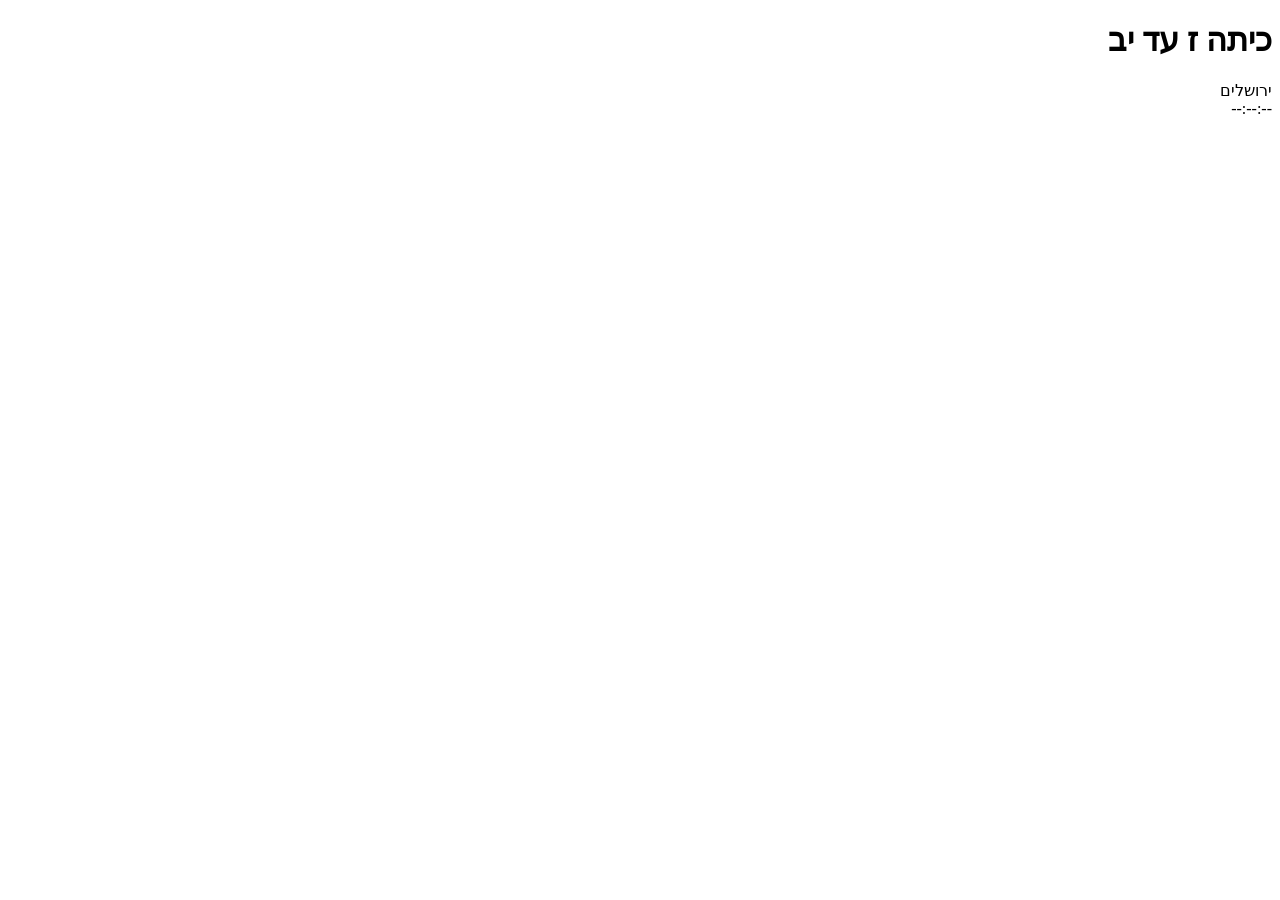
==== index.html @ de955eec "Create initial Class 7-12 page" ====
<!DOCTYPE html>
<html lang="he" dir="rtl">
<head>
  <meta charset="UTF-8">
  <meta name="viewport" content="width=device-width, initial-scale=1.0">
  <title>כיתה ז עד יב</title>
  <link rel="stylesheet" href="style.css">
</head>
<body>
  <header>
    <h1>כיתה ז עד יב</h1>
    <div class="clock" dir="rtl">
      <div class="city">ירושלים</div>
      <div id="time">--:--:--</div>
    </div>
  </header>
  <main></main>
  <script src="script.js"></script>
</body>
</html>
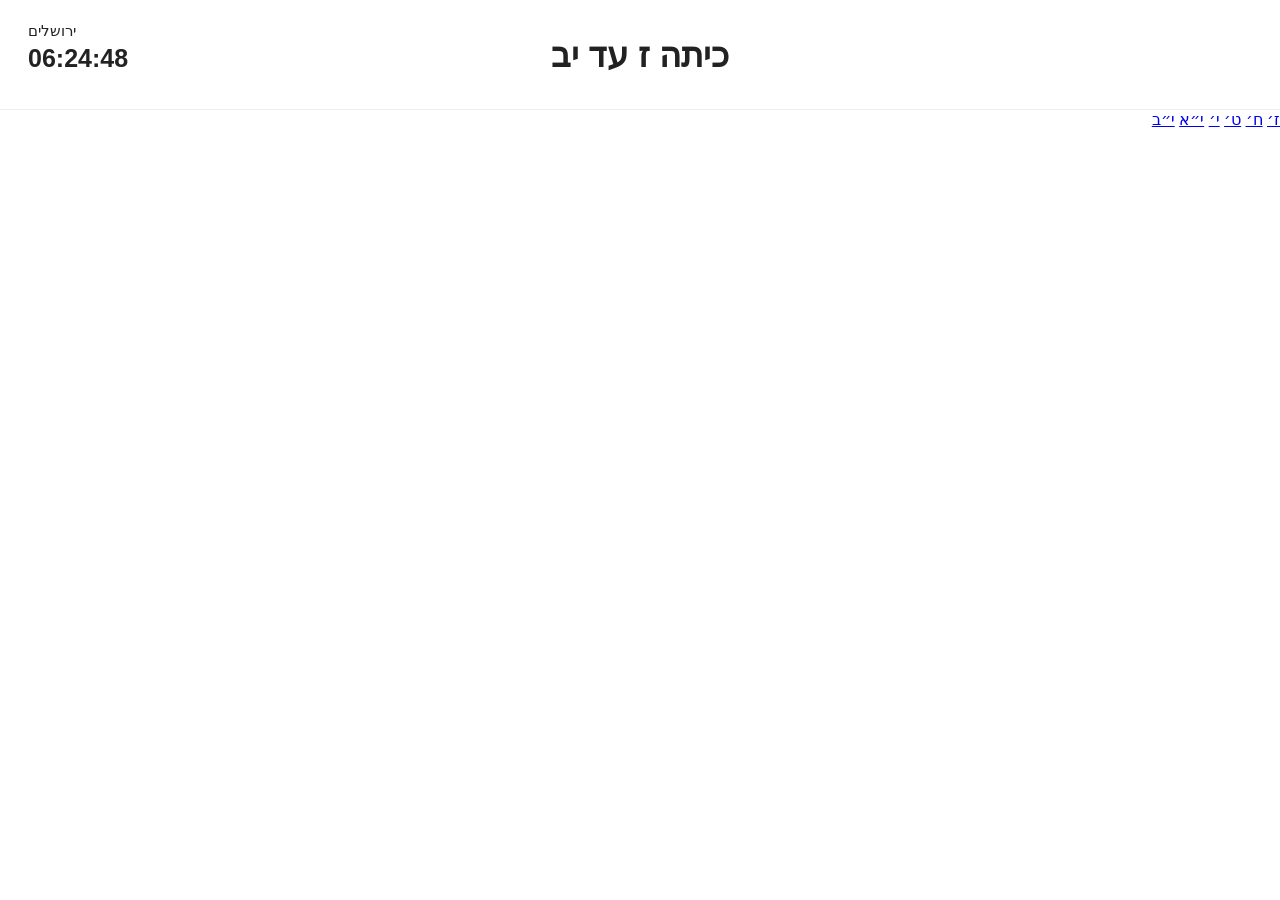
==== commit d37630c5: "Add grade selection cards" ====
--- a/index.html
+++ b/index.html
@@ -14,7 +14,16 @@
       <div id="time">--:--:--</div>
     </div>
   </header>
-  <main></main>
+  <main>
+    <section class="grades" aria-label="בחירת כיתה">
+      <a class="grade-card" href="#grade-7">ז׳</a>
+      <a class="grade-card" href="#grade-8">ח׳</a>
+      <a class="grade-card" href="#grade-9">ט׳</a>
+      <a class="grade-card" href="#grade-10">י׳</a>
+      <a class="grade-card" href="#grade-11">י״א</a>
+      <a class="grade-card" href="#grade-12">י״ב</a>
+    </section>
+  </main>
   <script src="script.js"></script>
 </body>
 </html>
--- a/style.css
+++ b/style.css
@@ -0,0 +1,36 @@
+* { box-sizing: border-box; }
+body {
+  margin: 0;
+  min-height: 100vh;
+  background: #fff;
+  color: #222;
+  font-family: Arial, sans-serif;
+}
+header {
+  position: relative;
+  min-height: 110px;
+  display: flex;
+  align-items: center;
+  justify-content: center;
+  border-bottom: 1px solid #eee;
+}
+h1 {
+  margin: 0;
+  font-size: 34px;
+  font-weight: 600;
+}
+.clock {
+  position: absolute;
+  left: 28px;
+  top: 22px;
+  text-align: left;
+}
+.city {
+  font-size: 15px;
+  margin-bottom: 4px;
+}
+#time {
+  font-size: 25px;
+  font-weight: 600;
+  direction: ltr;
+}
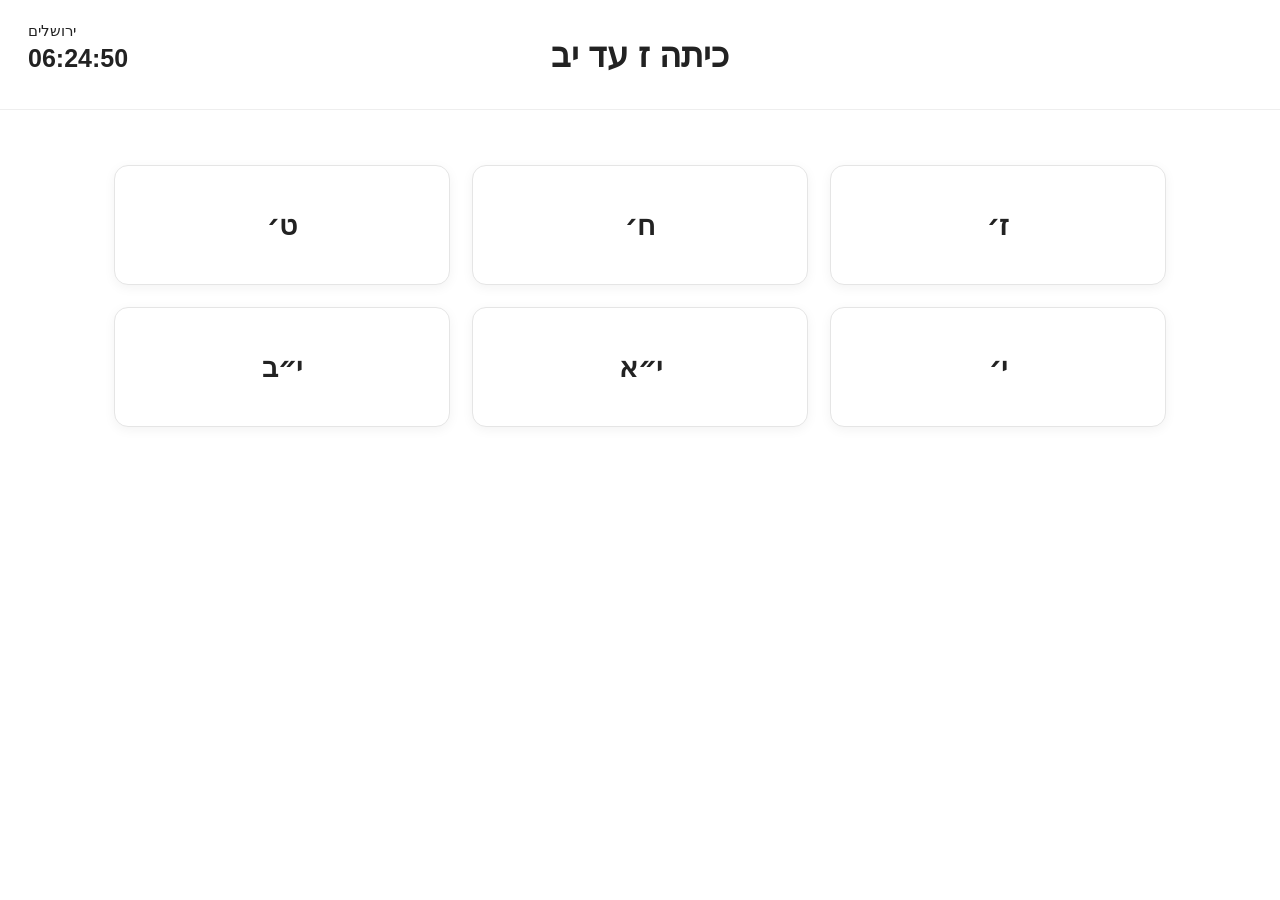
==== commit 1b511bc8: "Link grade 7 to Python practice page" ====
--- a/index.html
+++ b/index.html
@@ -16,7 +16,7 @@
   </header>
   <main>
     <section class="grades" aria-label="בחירת כיתה">
-      <a class="grade-card" href="#grade-7">ז׳</a>
+      <a class="grade-card" href="grade7.html">ז׳</a>
       <a class="grade-card" href="#grade-8">ח׳</a>
       <a class="grade-card" href="#grade-9">ט׳</a>
       <a class="grade-card" href="#grade-10">י׳</a>
--- a/style.css
+++ b/style.css
@@ -33,4 +33,16 @@
   font-size: 25px;
   font-weight: 600;
   direction: ltr;
-}+}
+
+main { max-width:1100px; margin:0 auto; padding:55px 24px; }
+.grades { display:grid; grid-template-columns:repeat(3,minmax(160px,1fr)); gap:22px; }
+.grade-card {
+  min-height:120px; display:flex; align-items:center; justify-content:center;
+  border:1px solid #e5e5e5; border-radius:14px; background:#fff; color:#222;
+  text-decoration:none; font-size:28px; font-weight:600;
+  box-shadow:0 3px 12px rgba(0,0,0,.05); transition:transform .15s ease,box-shadow .15s ease;
+}
+.grade-card:hover { transform:translateY(-3px); box-shadow:0 7px 20px rgba(0,0,0,.09); }
+@media (max-width:700px) { .grades { grid-template-columns:repeat(2,1fr); } }
+@media (max-width:430px) { .grades { grid-template-columns:1fr; } h1 { font-size:28px; } }
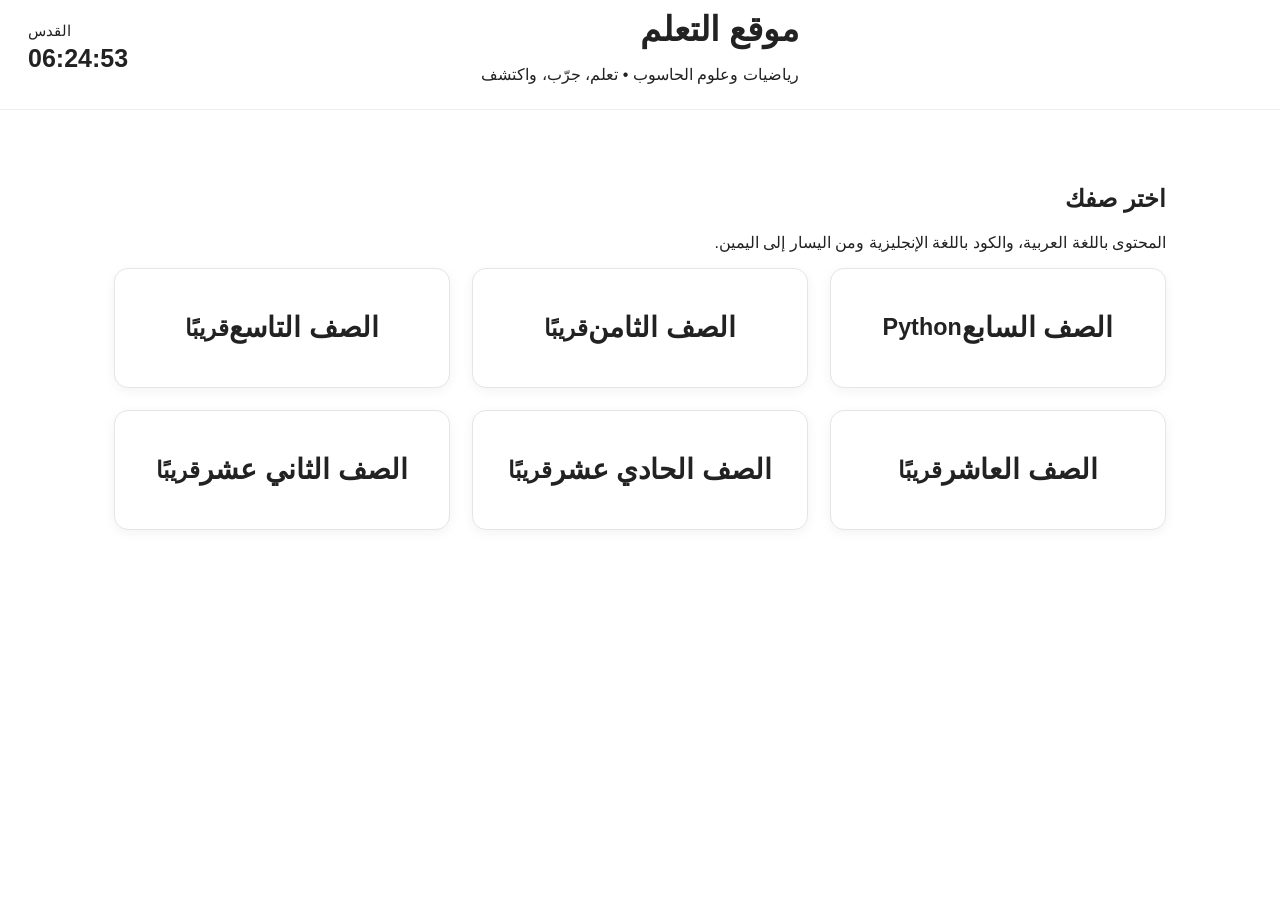
==== commit d9bd66f1: "Translate website to Arabic" ====
--- a/index.html
+++ b/index.html
@@ -1,29 +1,5 @@
 <!DOCTYPE html>
-<html lang="he" dir="rtl">
-<head>
-  <meta charset="UTF-8">
-  <meta name="viewport" content="width=device-width, initial-scale=1.0">
-  <title>כיתה ז עד יב</title>
-  <link rel="stylesheet" href="style.css">
-</head>
-<body>
-  <header>
-    <h1>כיתה ז עד יב</h1>
-    <div class="clock" dir="rtl">
-      <div class="city">ירושלים</div>
-      <div id="time">--:--:--</div>
-    </div>
-  </header>
-  <main>
-    <section class="grades" aria-label="בחירת כיתה">
-      <a class="grade-card" href="grade7.html">ז׳</a>
-      <a class="grade-card" href="#grade-8">ח׳</a>
-      <a class="grade-card" href="#grade-9">ט׳</a>
-      <a class="grade-card" href="#grade-10">י׳</a>
-      <a class="grade-card" href="#grade-11">י״א</a>
-      <a class="grade-card" href="#grade-12">י״ב</a>
-    </section>
-  </main>
-  <script src="script.js"></script>
-</body>
-</html>+<html lang="ar" dir="rtl"><head><meta charset="UTF-8"><meta name="viewport" content="width=device-width,initial-scale=1.0"><title>موقع التعلم - الصفوف 7 إلى 12</title><link rel="stylesheet" href="style.css"></head>
+<body><header class="site-header"><div class="clock"><div class="city">القدس</div><div id="time">--:--:--</div></div><div><h1>موقع التعلم</h1><p>رياضيات وعلوم الحاسوب • تعلم، جرّب، واكتشف</p></div></header>
+<main><section class="welcome"><h2>اختر صفك</h2><p>المحتوى باللغة العربية، والكود باللغة الإنجليزية ومن اليسار إلى اليمين.</p></section>
+<section class="grades"><a class="grade-card active" href="grade7.html"><span>الصف السابع</span><small>Python</small></a><a class="grade-card" href="#"><span>الصف الثامن</span><small>قريبًا</small></a><a class="grade-card" href="#"><span>الصف التاسع</span><small>قريبًا</small></a><a class="grade-card" href="#"><span>الصف العاشر</span><small>قريبًا</small></a><a class="grade-card" href="#"><span>الصف الحادي عشر</span><small>قريبًا</small></a><a class="grade-card" href="#"><span>الصف الثاني عشر</span><small>قريبًا</small></a></section></main><script src="script.js"></script></body></html>
--- a/style.css
+++ b/style.css
@@ -45,4 +45,65 @@
 }
 .grade-card:hover { transform:translateY(-3px); box-shadow:0 7px 20px rgba(0,0,0,.09); }
 @media (max-width:700px) { .grades { grid-template-columns:repeat(2,1fr); } }
-@media (max-width:430px) { .grades { grid-template-columns:1fr; } h1 { font-size:28px; } }+@media (max-width:430px) { .grades { grid-template-columns:1fr; } h1 { font-size:28px; } }
+
+/* Grade 7 Python page */
+.back-link {
+  position: absolute;
+  right: 28px;
+  top: 22px;
+  text-decoration: none;
+  color: #333;
+  font-weight: 600;
+}
+.python-page { padding-top: 35px; }
+.intro { text-align: center; margin-bottom: 35px; }
+.intro h2 { font-size: 30px; margin: 0 0 10px; }
+.intro p { color: #666; font-size: 17px; }
+.exercise-grid {
+  display: grid;
+  grid-template-columns: repeat(2, minmax(280px, 1fr));
+  gap: 22px;
+}
+.exercise-card {
+  border: 1px solid #e5e5e5;
+  border-radius: 16px;
+  padding: 24px;
+  background: #fff;
+  box-shadow: 0 3px 12px rgba(0,0,0,.05);
+}
+.exercise-card h3 { margin: 12px 0; font-size: 22px; }
+.exercise-card pre {
+  direction: ltr;
+  text-align: left;
+  background: #f7f7f7;
+  padding: 16px;
+  border-radius: 10px;
+  overflow-x: auto;
+  font-size: 16px;
+}
+.exercise-card button {
+  border: 0;
+  border-radius: 9px;
+  padding: 10px 16px;
+  background: #222;
+  color: #fff;
+  cursor: pointer;
+  font-size: 15px;
+}
+.badge {
+  display: inline-block;
+  font-size: 13px;
+  font-weight: 700;
+  border: 1px solid #ddd;
+  border-radius: 20px;
+  padding: 5px 10px;
+}
+.answer { display: none; margin-top: 14px; padding: 12px; border-radius: 9px; background: #f4f4f4; }
+.answer.show { display: block; }
+.answer code { direction: ltr; display: block; text-align: left; }
+
+@media (max-width: 700px) {
+  .exercise-grid { grid-template-columns: 1fr; }
+  .back-link { position: static; margin: 10px; }
+}
